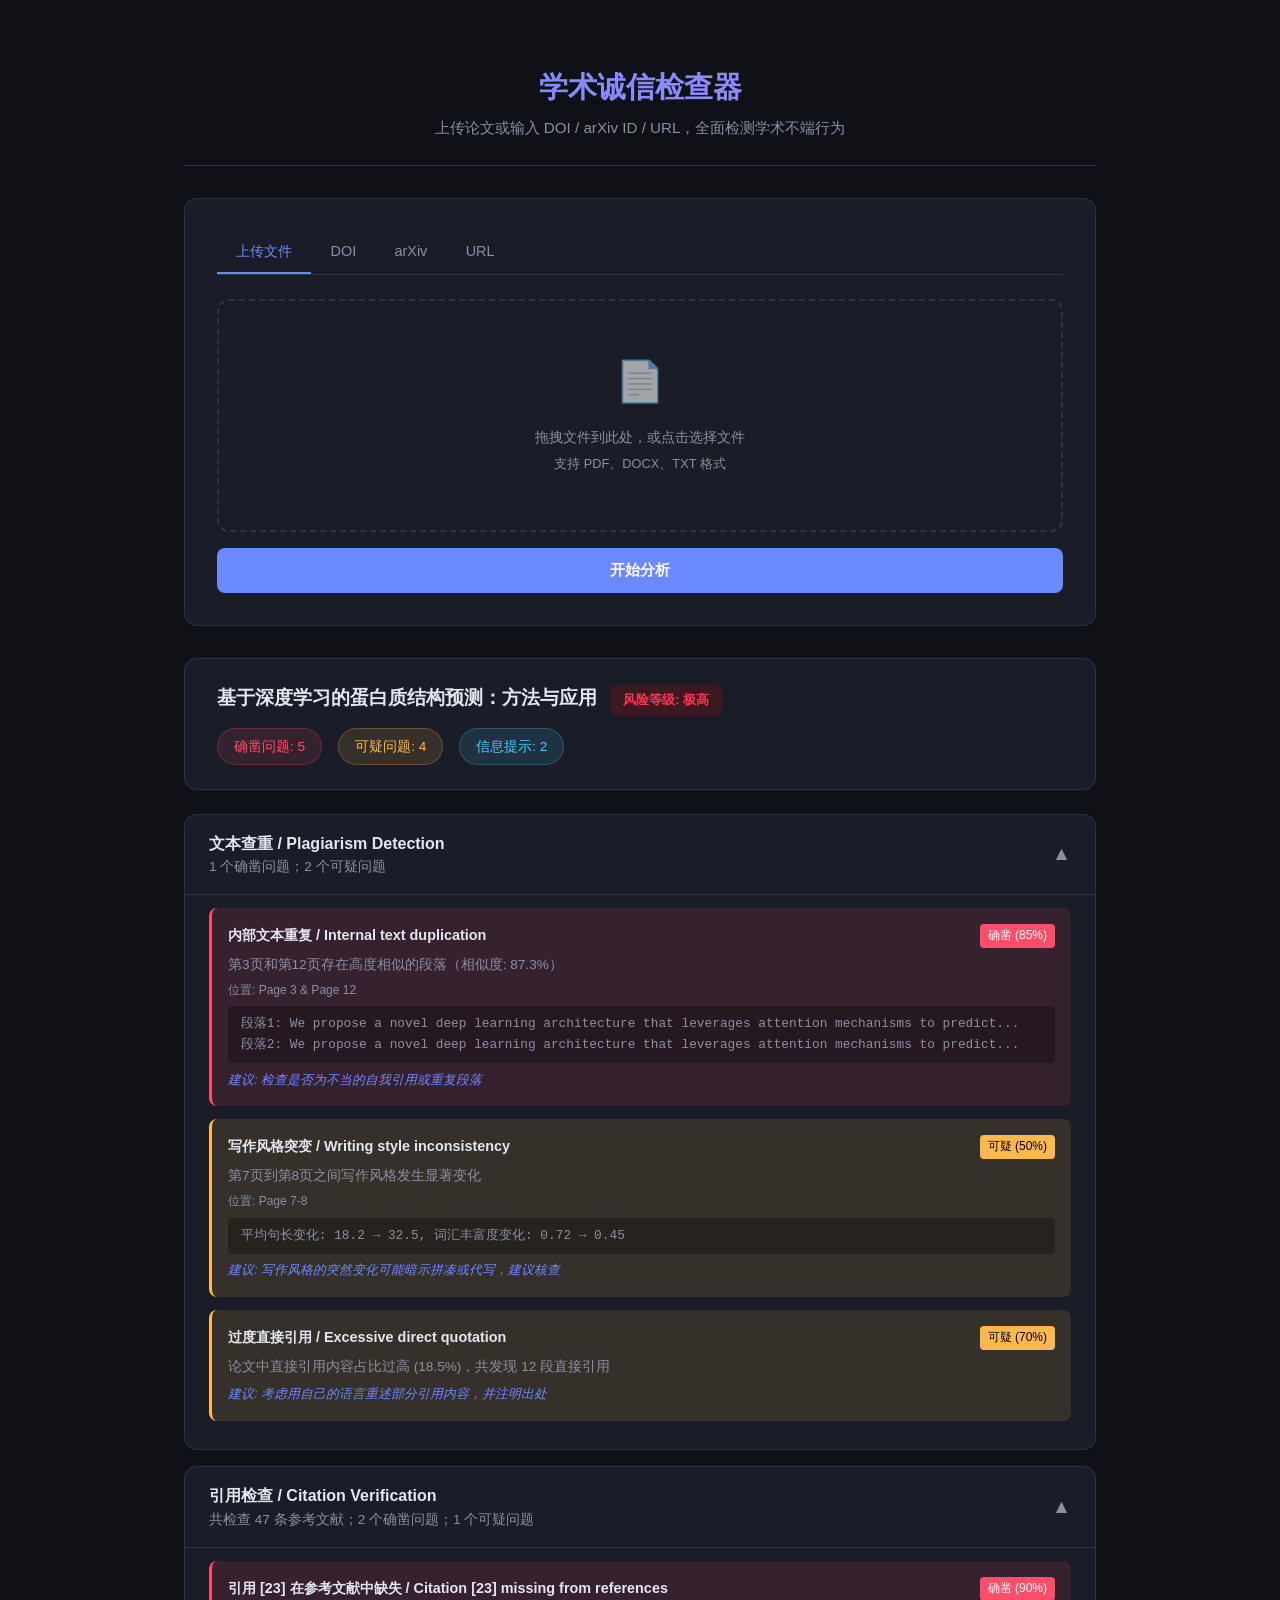
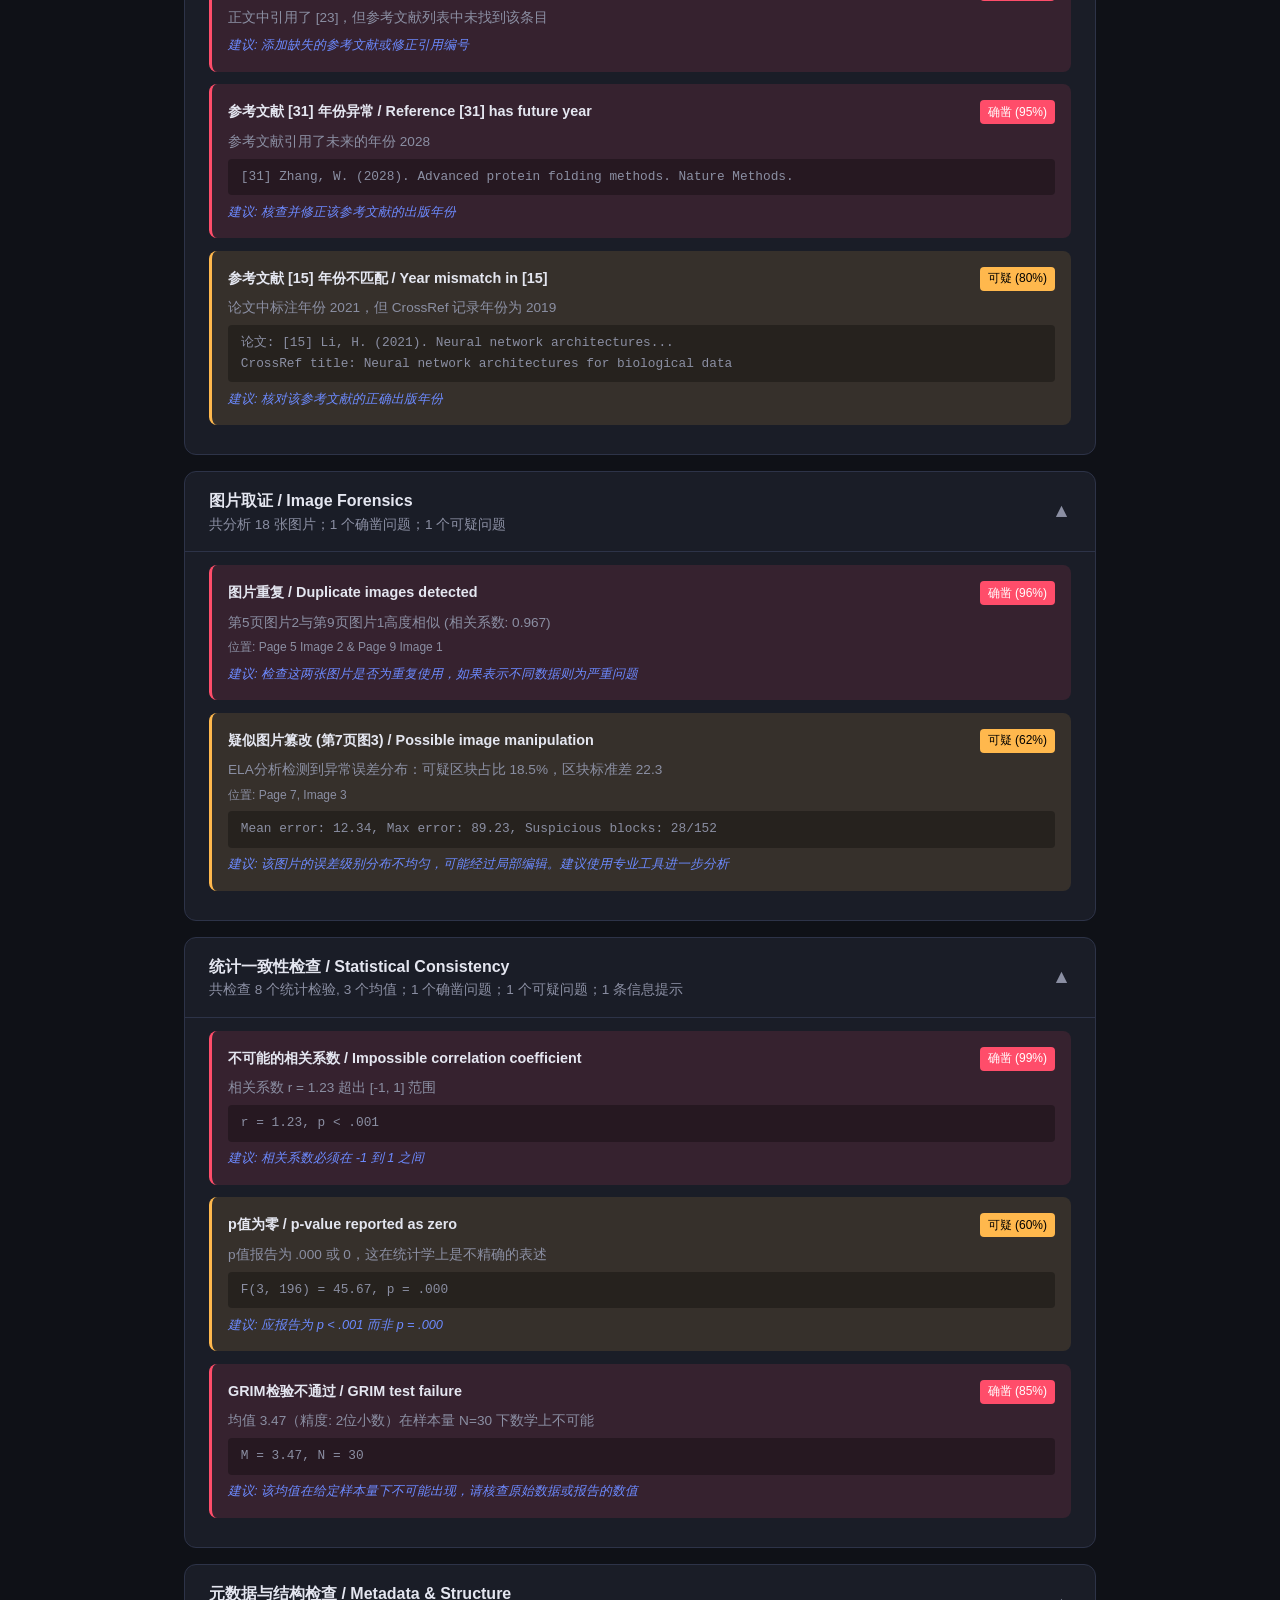
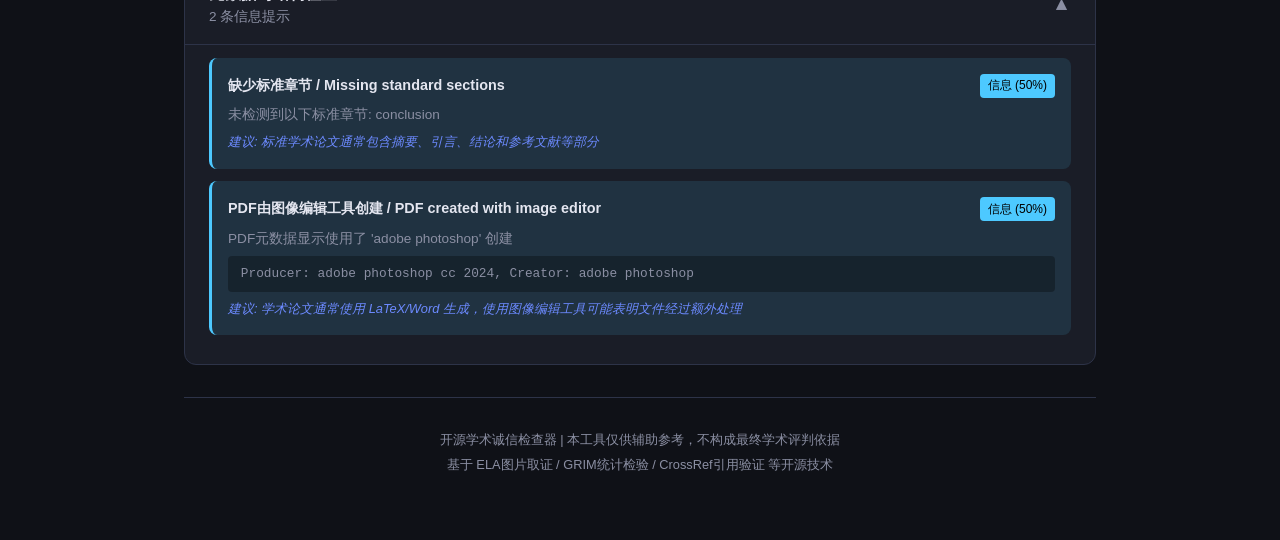
==== preview.html @ 5176ee57 "feat: 添加独立预览页面 preview.html，含模拟报告数据 https://claude.ai/code/session_012cmVzo5Lhg2S9fxQKuA52t" ====
<!DOCTYPE html>
<html lang="zh-CN">
<head>
    <meta charset="UTF-8">
    <meta name="viewport" content="width=device-width, initial-scale=1.0">
    <title>学术诚信检查器 - 预览</title>
    <style>
        :root {
            --bg: #0f1117;
            --bg-card: #1a1d27;
            --bg-input: #232733;
            --border: #2d3348;
            --text: #e4e6f0;
            --text-muted: #8b8fa3;
            --accent: #6c8aff;
            --accent-hover: #8ba3ff;
            --confirmed: #ff4d6a;
            --confirmed-bg: rgba(255, 77, 106, 0.12);
            --suspicious: #ffb84d;
            --suspicious-bg: rgba(255, 184, 77, 0.12);
            --info: #4dc9ff;
            --info-bg: rgba(77, 201, 255, 0.12);
            --success: #4dff88;
            --success-bg: rgba(77, 255, 136, 0.08);
            --radius: 12px;
        }
        * { margin: 0; padding: 0; box-sizing: border-box; }
        body {
            font-family: -apple-system, BlinkMacSystemFont, 'Segoe UI', 'Inter', sans-serif;
            background: var(--bg);
            color: var(--text);
            line-height: 1.6;
            min-height: 100vh;
        }
        .container { max-width: 960px; margin: 0 auto; padding: 2rem 1.5rem; }
        header { text-align: center; padding: 2rem 0 1.5rem; border-bottom: 1px solid var(--border); margin-bottom: 2rem; }
        header h1 {
            font-size: 1.8rem; font-weight: 700; margin-bottom: 0.4rem;
            background: linear-gradient(135deg, var(--accent), #a78bfa);
            -webkit-background-clip: text; -webkit-text-fill-color: transparent; background-clip: text;
        }
        header p { color: var(--text-muted); font-size: 0.95rem; }
        .upload-section {
            background: var(--bg-card); border: 1px solid var(--border);
            border-radius: var(--radius); padding: 2rem; margin-bottom: 2rem;
        }
        .tabs { display: flex; gap: 0; margin-bottom: 1.5rem; border-bottom: 1px solid var(--border); }
        .tab {
            padding: 0.7rem 1.2rem; background: none; border: none; color: var(--text-muted);
            cursor: pointer; font-size: 0.9rem; border-bottom: 2px solid transparent; transition: all 0.2s;
        }
        .tab:hover { color: var(--text); }
        .tab.active { color: var(--accent); border-bottom-color: var(--accent); }
        .tab-content { display: none; }
        .tab-content.active { display: block; }
        .drop-zone {
            border: 2px dashed var(--border); border-radius: var(--radius);
            padding: 3rem 2rem; text-align: center; cursor: pointer; transition: all 0.3s;
        }
        .drop-zone:hover { border-color: var(--accent); background: rgba(108, 138, 255, 0.05); }
        .drop-zone .icon { font-size: 2.5rem; margin-bottom: 0.8rem; opacity: 0.6; }
        .drop-zone p { color: var(--text-muted); font-size: 0.9rem; }
        .drop-zone .file-name { color: var(--accent); font-weight: 500; margin-top: 0.5rem; }
        .input-group { display: flex; gap: 0.8rem; margin-top: 0.5rem; }
        .input-group input {
            flex: 1; padding: 0.75rem 1rem; background: var(--bg-input);
            border: 1px solid var(--border); border-radius: 8px; color: var(--text);
            font-size: 0.95rem; outline: none; transition: border-color 0.2s;
        }
        .input-group input:focus { border-color: var(--accent); }
        .input-group input::placeholder { color: var(--text-muted); }
        .label { display: block; color: var(--text-muted); font-size: 0.85rem; margin-bottom: 0.4rem; }
        .btn {
            padding: 0.75rem 2rem; background: var(--accent); color: #fff; border: none;
            border-radius: 8px; font-size: 0.95rem; font-weight: 600; cursor: pointer;
            transition: all 0.2s; display: inline-flex; align-items: center; gap: 0.5rem;
        }
        .btn:hover { background: var(--accent-hover); transform: translateY(-1px); }
        .btn-block { width: 100%; justify-content: center; margin-top: 1rem; }
        .report-header {
            background: var(--bg-card); border: 1px solid var(--border);
            border-radius: var(--radius); padding: 1.5rem 2rem; margin-bottom: 1.5rem;
        }
        .report-title { font-size: 1.2rem; font-weight: 600; margin-bottom: 0.8rem; }
        .stats-row { display: flex; gap: 1rem; flex-wrap: wrap; }
        .stat-badge {
            padding: 0.4rem 1rem; border-radius: 20px; font-size: 0.85rem; font-weight: 500;
        }
        .stat-badge.confirmed { background: var(--confirmed-bg); color: var(--confirmed); border: 1px solid rgba(255,77,106,0.25); }
        .stat-badge.suspicious { background: var(--suspicious-bg); color: var(--suspicious); border: 1px solid rgba(255,184,77,0.25); }
        .stat-badge.info { background: var(--info-bg); color: var(--info); border: 1px solid rgba(77,201,255,0.25); }
        .risk-indicator {
            display: inline-block; padding: 0.3rem 0.8rem; border-radius: 6px;
            font-size: 0.8rem; font-weight: 600; text-transform: uppercase; margin-left: 0.5rem;
        }
        .risk-low { background: var(--success-bg); color: var(--success); }
        .risk-medium { background: var(--suspicious-bg); color: var(--suspicious); }
        .risk-high { background: var(--confirmed-bg); color: var(--confirmed); }
        .risk-critical { background: rgba(255,0,0,0.15); color: #ff3355; }
        .module-card {
            background: var(--bg-card); border: 1px solid var(--border);
            border-radius: var(--radius); margin-bottom: 1rem; overflow: hidden;
        }
        .module-header {
            padding: 1rem 1.5rem; display: flex; justify-content: space-between;
            align-items: center; cursor: pointer; transition: background 0.2s;
        }
        .module-header:hover { background: rgba(255,255,255,0.02); }
        .module-name { font-weight: 600; font-size: 1rem; }
        .module-summary { color: var(--text-muted); font-size: 0.85rem; }
        .module-toggle { color: var(--text-muted); font-size: 1.2rem; transition: transform 0.3s; }
        .module-toggle.open { transform: rotate(180deg); }
        .module-body { display: none; padding: 0 1.5rem 1rem; border-top: 1px solid var(--border); }
        .module-body.open { display: block; }
        .issue {
            padding: 1rem; margin: 0.8rem 0; border-radius: 8px; border-left: 3px solid;
        }
        .issue.confirmed { background: var(--confirmed-bg); border-left-color: var(--confirmed); }
        .issue.suspicious { background: var(--suspicious-bg); border-left-color: var(--suspicious); }
        .issue.info { background: var(--info-bg); border-left-color: var(--info); }
        .issue-header {
            display: flex; justify-content: space-between; align-items: flex-start; margin-bottom: 0.4rem;
        }
        .issue-title { font-weight: 600; font-size: 0.9rem; }
        .issue-severity {
            font-size: 0.75rem; padding: 0.15rem 0.5rem; border-radius: 4px;
            font-weight: 500; white-space: nowrap;
        }
        .issue-severity.confirmed { background: var(--confirmed); color: #fff; }
        .issue-severity.suspicious { background: var(--suspicious); color: #000; }
        .issue-severity.info { background: var(--info); color: #000; }
        .issue-desc { font-size: 0.85rem; color: var(--text-muted); margin-bottom: 0.3rem; }
        .issue-evidence {
            font-size: 0.8rem; background: rgba(0,0,0,0.3); padding: 0.5rem 0.8rem;
            border-radius: 4px; margin-top: 0.4rem; font-family: 'SF Mono', 'Fira Code', monospace;
            white-space: pre-wrap; word-break: break-all; color: var(--text-muted);
        }
        .issue-suggestion { font-size: 0.8rem; color: var(--accent); margin-top: 0.4rem; font-style: italic; }
        .issue-location { font-size: 0.75rem; color: var(--text-muted); margin-top: 0.2rem; }
        .no-issues { padding: 1.5rem; text-align: center; color: var(--success); font-size: 0.9rem; }
        footer {
            text-align: center; padding: 2rem 0; color: var(--text-muted);
            font-size: 0.8rem; border-top: 1px solid var(--border); margin-top: 2rem;
        }
        @media (max-width: 640px) {
            .container { padding: 1rem; }
            header h1 { font-size: 1.4rem; }
            .tabs { overflow-x: auto; }
            .tab { font-size: 0.8rem; padding: 0.5rem 0.8rem; white-space: nowrap; }
            .stats-row { flex-direction: column; gap: 0.5rem; }
            .input-group { flex-direction: column; }
            .issue-header { flex-direction: column; gap: 0.3rem; }
        }
    </style>
</head>
<body>
    <div class="container">
        <header>
            <h1>学术诚信检查器</h1>
            <p>上传论文或输入 DOI / arXiv ID / URL，全面检测学术不端行为</p>
        </header>

        <!-- 上传区域 -->
        <div class="upload-section">
            <div class="tabs">
                <button class="tab active" data-tab="upload" onclick="switchTab('upload')">上传文件</button>
                <button class="tab" data-tab="doi" onclick="switchTab('doi')">DOI</button>
                <button class="tab" data-tab="arxiv" onclick="switchTab('arxiv')">arXiv</button>
                <button class="tab" data-tab="url" onclick="switchTab('url')">URL</button>
            </div>

            <form id="analyzeForm">
                <div class="tab-content active" id="tab-upload">
                    <div class="drop-zone" id="dropZone" onclick="document.getElementById('fileInput').click()">
                        <div class="icon">&#128196;</div>
                        <p>拖拽文件到此处，或点击选择文件</p>
                        <p style="font-size: 0.8rem; margin-top: 0.3rem;">支持 PDF、DOCX、TXT 格式</p>
                        <div class="file-name" id="fileName"></div>
                    </div>
                    <input type="file" id="fileInput" accept=".pdf,.docx,.doc,.txt" style="display:none">
                </div>
                <div class="tab-content" id="tab-doi">
                    <label class="label">输入 DOI 标识符</label>
                    <div class="input-group">
                        <input type="text" placeholder="例: 10.1038/s41586-023-06600-9">
                    </div>
                </div>
                <div class="tab-content" id="tab-arxiv">
                    <label class="label">输入 arXiv ID</label>
                    <div class="input-group">
                        <input type="text" placeholder="例: 2301.07041">
                    </div>
                </div>
                <div class="tab-content" id="tab-url">
                    <label class="label">输入论文 PDF 的直接链接</label>
                    <div class="input-group">
                        <input type="text" placeholder="例: https://example.com/paper.pdf">
                    </div>
                </div>
                <button type="button" class="btn btn-block" onclick="showMockReport()">开始分析</button>
            </form>
        </div>

        <!-- 报告区域 -->
        <div id="reportArea"></div>

        <footer>
            <p>开源学术诚信检查器 | 本工具仅供辅助参考，不构成最终学术评判依据</p>
            <p style="margin-top: 0.3rem;">基于 ELA图片取证 / GRIM统计检验 / CrossRef引用验证 等开源技术</p>
        </footer>
    </div>

    <script>
    function switchTab(name) {
        document.querySelectorAll('.tab').forEach(t => t.classList.remove('active'));
        document.querySelectorAll('.tab-content').forEach(c => c.classList.remove('active'));
        document.querySelector(`.tab[data-tab="${name}"]`).classList.add('active');
        document.getElementById(`tab-${name}`).classList.add('active');
    }

    function toggleModule(idx) {
        const body = document.getElementById(`mod-body-${idx}`);
        const toggle = document.getElementById(`mod-toggle-${idx}`);
        body.classList.toggle('open');
        toggle.classList.toggle('open');
    }

    const mockReport = {
        paper_title: "基于深度学习的蛋白质结构预测：方法与应用",
        paper_source: "protein_prediction_2024.pdf",
        overall_risk: "critical",
        total_confirmed: 5,
        total_suspicious: 4,
        total_info: 2,
        module_results: [
            {
                module_name: "文本查重 / Plagiarism Detection",
                summary: "1 个确凿问题；2 个可疑问题",
                issues: [
                    {
                        severity: "confirmed", confidence: 0.85,
                        title: "内部文本重复 / Internal text duplication",
                        description: "第3页和第12页存在高度相似的段落（相似度: 87.3%）",
                        location: "Page 3 & Page 12",
                        evidence: "段落1: We propose a novel deep learning architecture that leverages attention mechanisms to predict...\n段落2: We propose a novel deep learning architecture that leverages attention mechanisms to predict...",
                        suggestion: "检查是否为不当的自我引用或重复段落"
                    },
                    {
                        severity: "suspicious", confidence: 0.50,
                        title: "写作风格突变 / Writing style inconsistency",
                        description: "第7页到第8页之间写作风格发生显著变化",
                        location: "Page 7-8",
                        evidence: "平均句长变化: 18.2 → 32.5, 词汇丰富度变化: 0.72 → 0.45",
                        suggestion: "写作风格的突然变化可能暗示拼凑或代写，建议核查"
                    },
                    {
                        severity: "suspicious", confidence: 0.70,
                        title: "过度直接引用 / Excessive direct quotation",
                        description: "论文中直接引用内容占比过高 (18.5%)，共发现 12 段直接引用",
                        suggestion: "考虑用自己的语言重述部分引用内容，并注明出处"
                    }
                ]
            },
            {
                module_name: "引用检查 / Citation Verification",
                summary: "共检查 47 条参考文献；2 个确凿问题；1 个可疑问题",
                issues: [
                    {
                        severity: "confirmed", confidence: 0.90,
                        title: "引用 [23] 在参考文献中缺失 / Citation [23] missing from references",
                        description: "正文中引用了 [23]，但参考文献列表中未找到该条目",
                        suggestion: "添加缺失的参考文献或修正引用编号"
                    },
                    {
                        severity: "confirmed", confidence: 0.95,
                        title: "参考文献 [31] 年份异常 / Reference [31] has future year",
                        description: "参考文献引用了未来的年份 2028",
                        evidence: "[31] Zhang, W. (2028). Advanced protein folding methods. Nature Methods.",
                        suggestion: "核查并修正该参考文献的出版年份"
                    },
                    {
                        severity: "suspicious", confidence: 0.80,
                        title: "参考文献 [15] 年份不匹配 / Year mismatch in [15]",
                        description: "论文中标注年份 2021，但 CrossRef 记录年份为 2019",
                        evidence: "论文: [15] Li, H. (2021). Neural network architectures...\nCrossRef title: Neural network architectures for biological data",
                        suggestion: "核对该参考文献的正确出版年份"
                    }
                ]
            },
            {
                module_name: "图片取证 / Image Forensics",
                summary: "共分析 18 张图片；1 个确凿问题；1 个可疑问题",
                issues: [
                    {
                        severity: "confirmed", confidence: 0.96,
                        title: "图片重复 / Duplicate images detected",
                        description: "第5页图片2与第9页图片1高度相似 (相关系数: 0.967)",
                        location: "Page 5 Image 2 & Page 9 Image 1",
                        suggestion: "检查这两张图片是否为重复使用，如果表示不同数据则为严重问题"
                    },
                    {
                        severity: "suspicious", confidence: 0.62,
                        title: "疑似图片篡改 (第7页图3) / Possible image manipulation",
                        description: "ELA分析检测到异常误差分布：可疑区块占比 18.5%，区块标准差 22.3",
                        location: "Page 7, Image 3",
                        evidence: "Mean error: 12.34, Max error: 89.23, Suspicious blocks: 28/152",
                        suggestion: "该图片的误差级别分布不均匀，可能经过局部编辑。建议使用专业工具进一步分析"
                    }
                ]
            },
            {
                module_name: "统计一致性检查 / Statistical Consistency",
                summary: "共检查 8 个统计检验, 3 个均值；1 个确凿问题；1 个可疑问题；1 条信息提示",
                issues: [
                    {
                        severity: "confirmed", confidence: 0.99,
                        title: "不可能的相关系数 / Impossible correlation coefficient",
                        description: "相关系数 r = 1.23 超出 [-1, 1] 范围",
                        evidence: "r = 1.23, p < .001",
                        suggestion: "相关系数必须在 -1 到 1 之间"
                    },
                    {
                        severity: "suspicious", confidence: 0.60,
                        title: "p值为零 / p-value reported as zero",
                        description: "p值报告为 .000 或 0，这在统计学上是不精确的表述",
                        evidence: "F(3, 196) = 45.67, p = .000",
                        suggestion: "应报告为 p < .001 而非 p = .000"
                    },
                    {
                        severity: "confirmed", confidence: 0.85,
                        title: "GRIM检验不通过 / GRIM test failure",
                        description: "均值 3.47（精度: 2位小数）在样本量 N=30 下数学上不可能",
                        evidence: "M = 3.47, N = 30",
                        suggestion: "该均值在给定样本量下不可能出现，请核查原始数据或报告的数值"
                    }
                ]
            },
            {
                module_name: "元数据与结构检查 / Metadata & Structure",
                summary: "2 条信息提示",
                issues: [
                    {
                        severity: "info", confidence: 0.50,
                        title: "缺少标准章节 / Missing standard sections",
                        description: "未检测到以下标准章节: conclusion",
                        suggestion: "标准学术论文通常包含摘要、引言、结论和参考文献等部分"
                    },
                    {
                        severity: "info", confidence: 0.50,
                        title: "PDF由图像编辑工具创建 / PDF created with image editor",
                        description: "PDF元数据显示使用了 'adobe photoshop' 创建",
                        evidence: "Producer: adobe photoshop cc 2024, Creator: adobe photoshop",
                        suggestion: "学术论文通常使用 LaTeX/Word 生成，使用图像编辑工具可能表明文件经过额外处理"
                    }
                ]
            }
        ]
    };

    function showMockReport() {
        const r = mockReport;
        const sevLabel = { confirmed: '确凿', suspicious: '可疑', info: '信息' };

        let html = `
        <div class="report-header">
            <div class="report-title">
                ${r.paper_title}
                <span class="risk-indicator risk-${r.overall_risk}">风险等级: ${{low:'低',medium:'中',high:'高',critical:'极高'}[r.overall_risk]}</span>
            </div>
            <div class="stats-row">
                <span class="stat-badge confirmed">确凿问题: ${r.total_confirmed}</span>
                <span class="stat-badge suspicious">可疑问题: ${r.total_suspicious}</span>
                <span class="stat-badge info">信息提示: ${r.total_info}</span>
            </div>
        </div>`;

        r.module_results.forEach((mod, idx) => {
            const hasIssues = mod.issues.length > 0;
            html += `
            <div class="module-card">
                <div class="module-header" onclick="toggleModule(${idx})">
                    <div>
                        <div class="module-name">${mod.module_name}</div>
                        <div class="module-summary">${mod.summary}</div>
                    </div>
                    <span class="module-toggle ${hasIssues?'open':''}" id="mod-toggle-${idx}">&#9660;</span>
                </div>
                <div class="module-body ${hasIssues?'open':''}" id="mod-body-${idx}">
                    ${hasIssues ? mod.issues.map(iss => `
                        <div class="issue ${iss.severity}">
                            <div class="issue-header">
                                <div class="issue-title">${iss.title}</div>
                                <span class="issue-severity ${iss.severity}">${sevLabel[iss.severity]} (${(iss.confidence*100).toFixed(0)}%)</span>
                            </div>
                            <div class="issue-desc">${iss.description}</div>
                            ${iss.location ? `<div class="issue-location">位置: ${iss.location}</div>` : ''}
                            ${iss.evidence ? `<div class="issue-evidence">${iss.evidence}</div>` : ''}
                            ${iss.suggestion ? `<div class="issue-suggestion">建议: ${iss.suggestion}</div>` : ''}
                        </div>
                    `).join('') : '<div class="no-issues">&#10003; 未发现问题</div>'}
                </div>
            </div>`;
        });

        document.getElementById('reportArea').innerHTML = html;
    }

    // 页面加载后自动展示模拟报告
    window.addEventListener('load', () => {
        setTimeout(showMockReport, 300);
    });
    </script>
</body>
</html>
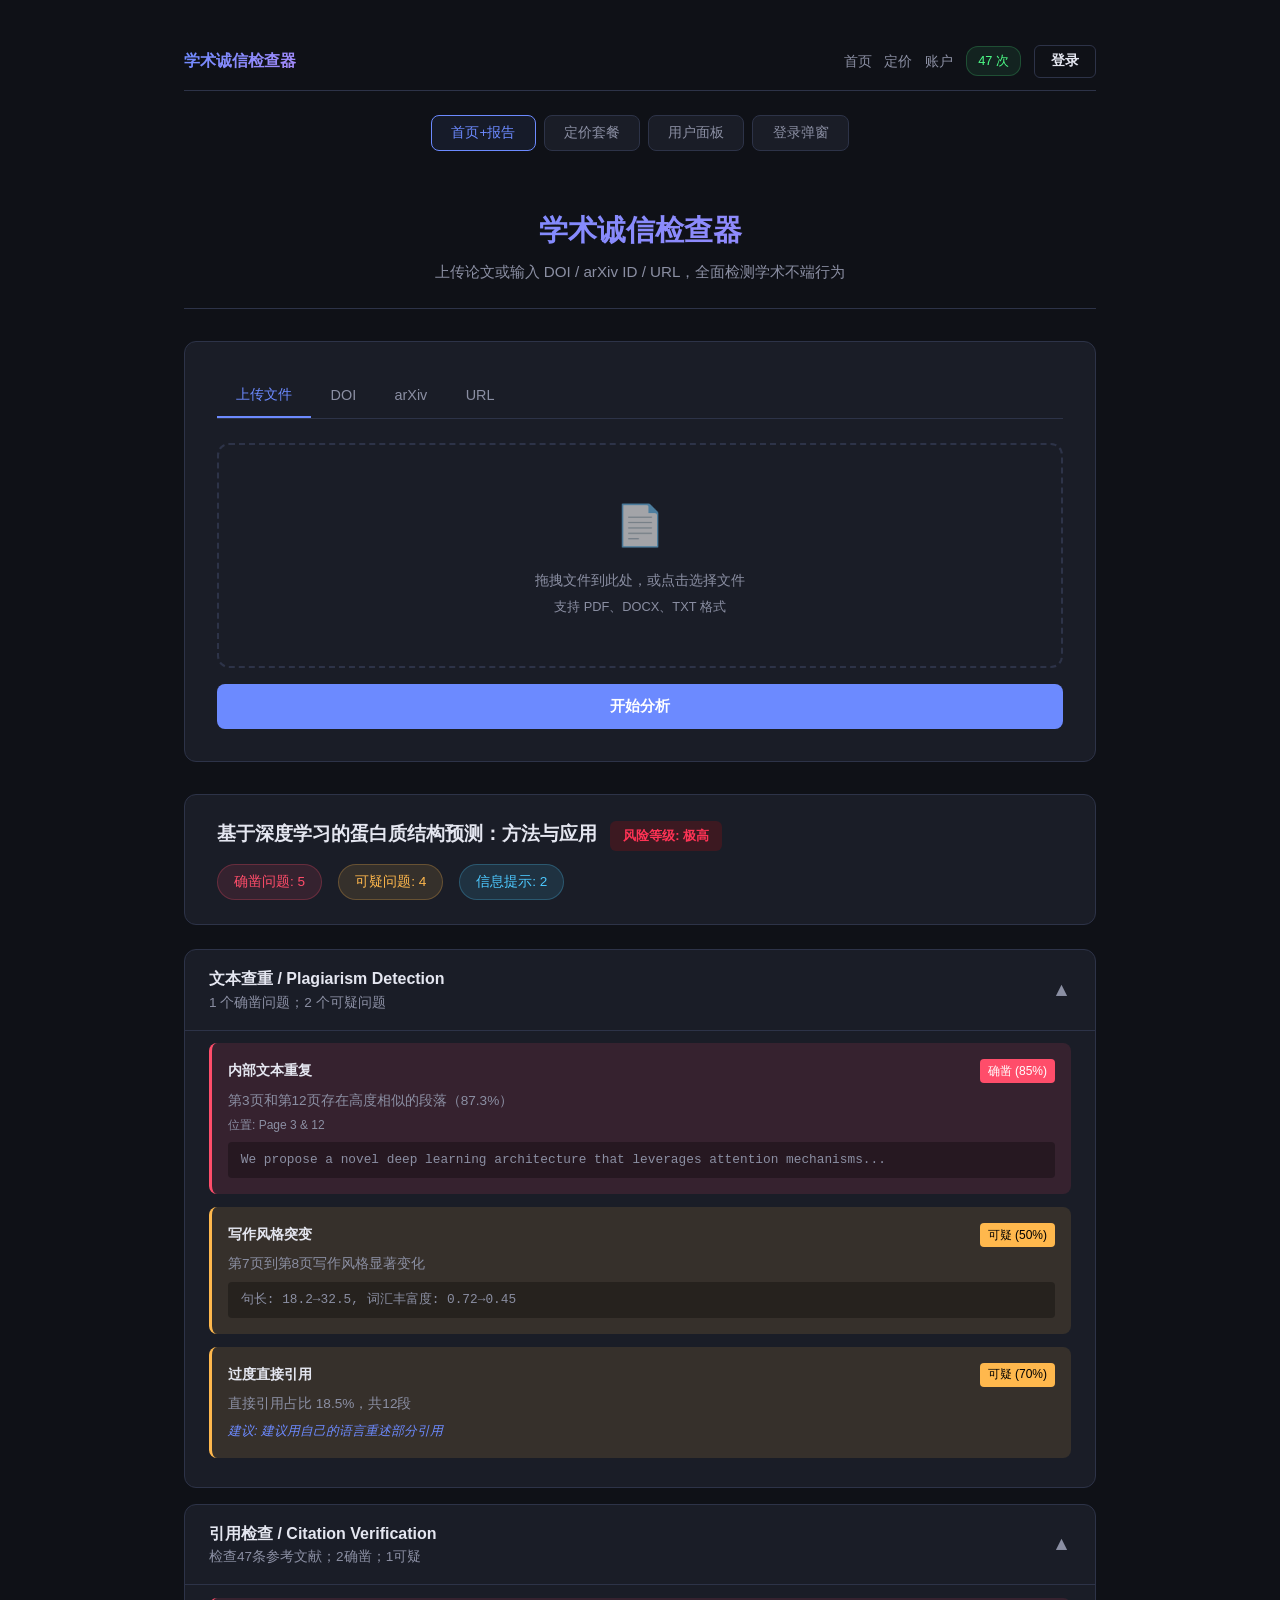
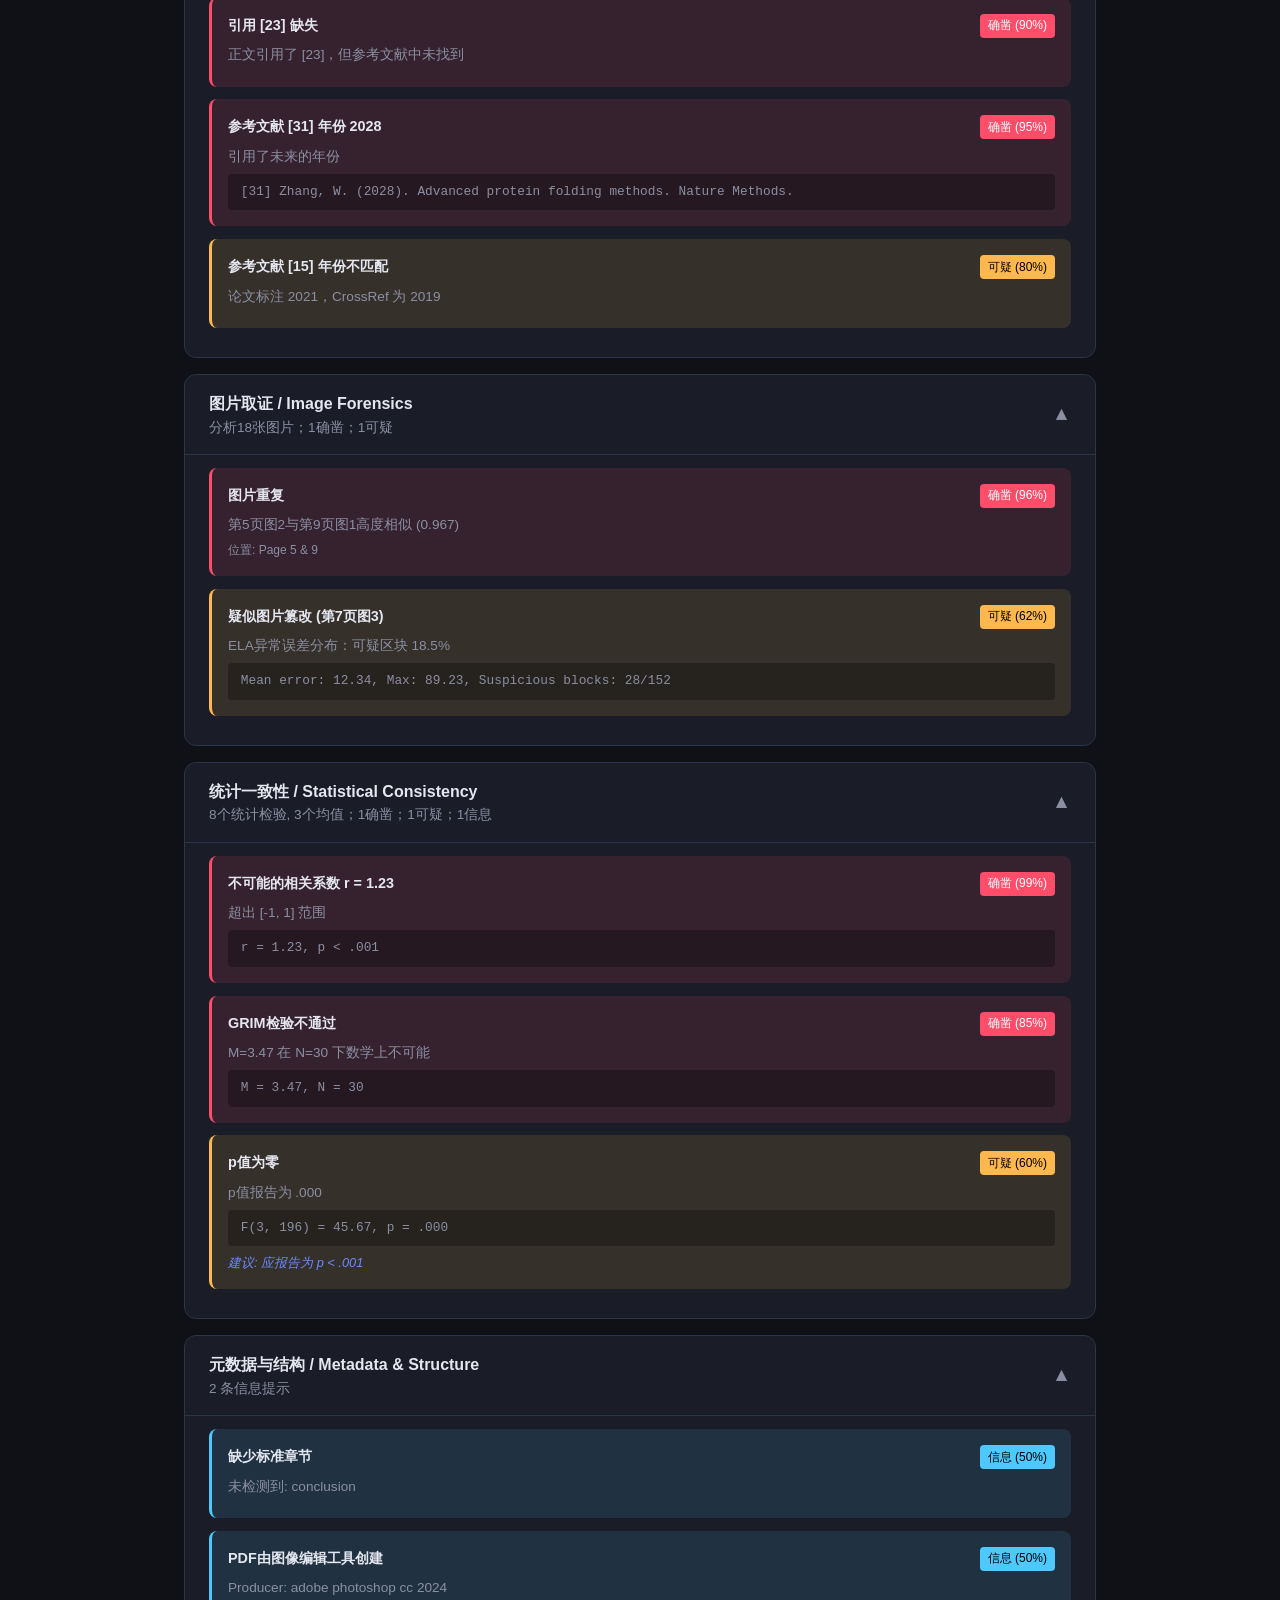
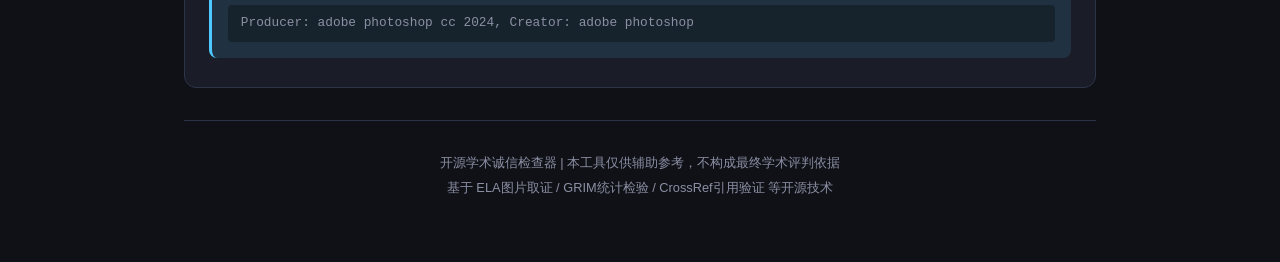
==== commit 5fba4c63: "feat: 添加用户登录注册、Stripe支付、推广返佣系统 - 新增 app/database.py: SQLAlchemy + SQLite 数据模型 (User, Payment, Referr" ====
--- a/preview.html
+++ b/preview.html
@@ -3,108 +3,67 @@
 <head>
     <meta charset="UTF-8">
     <meta name="viewport" content="width=device-width, initial-scale=1.0">
-    <title>学术诚信检查器 - 预览</title>
+    <title>学术诚信检查器 - 完整预览</title>
     <style>
         :root {
-            --bg: #0f1117;
-            --bg-card: #1a1d27;
-            --bg-input: #232733;
-            --border: #2d3348;
-            --text: #e4e6f0;
-            --text-muted: #8b8fa3;
-            --accent: #6c8aff;
-            --accent-hover: #8ba3ff;
-            --confirmed: #ff4d6a;
-            --confirmed-bg: rgba(255, 77, 106, 0.12);
-            --suspicious: #ffb84d;
-            --suspicious-bg: rgba(255, 184, 77, 0.12);
-            --info: #4dc9ff;
-            --info-bg: rgba(77, 201, 255, 0.12);
-            --success: #4dff88;
-            --success-bg: rgba(77, 255, 136, 0.08);
-            --radius: 12px;
+            --bg: #0f1117; --bg-card: #1a1d27; --bg-input: #232733;
+            --border: #2d3348; --text: #e4e6f0; --text-muted: #8b8fa3;
+            --accent: #6c8aff; --accent-hover: #8ba3ff;
+            --confirmed: #ff4d6a; --confirmed-bg: rgba(255,77,106,0.12);
+            --suspicious: #ffb84d; --suspicious-bg: rgba(255,184,77,0.12);
+            --info: #4dc9ff; --info-bg: rgba(77,201,255,0.12);
+            --success: #4dff88; --success-bg: rgba(77,255,136,0.08);
+            --radius: 12px; --shadow: 0 4px 24px rgba(0,0,0,0.3);
         }
         * { margin: 0; padding: 0; box-sizing: border-box; }
-        body {
-            font-family: -apple-system, BlinkMacSystemFont, 'Segoe UI', 'Inter', sans-serif;
-            background: var(--bg);
-            color: var(--text);
-            line-height: 1.6;
-            min-height: 100vh;
-        }
+        body { font-family: -apple-system, BlinkMacSystemFont, 'Segoe UI', 'Inter', sans-serif; background: var(--bg); color: var(--text); line-height: 1.6; min-height: 100vh; }
         .container { max-width: 960px; margin: 0 auto; padding: 2rem 1.5rem; }
+        .topnav { display: flex; justify-content: space-between; align-items: center; padding: 0.8rem 0; border-bottom: 1px solid var(--border); margin-bottom: 1.5rem; }
+        .topnav-brand { font-size: 1rem; font-weight: 700; cursor: pointer; background: linear-gradient(135deg, var(--accent), #a78bfa); -webkit-background-clip: text; -webkit-text-fill-color: transparent; background-clip: text; }
+        .topnav-links { display: flex; align-items: center; gap: 0.8rem; }
+        .topnav-links a { color: var(--text-muted); text-decoration: none; font-size: 0.9rem; cursor: pointer; }
+        .topnav-links a:hover { color: var(--text); }
+        .nav-credits { font-size: 0.8rem; padding: 0.25rem 0.7rem; border-radius: 12px; background: var(--success-bg); color: var(--success); border: 1px solid rgba(77,255,136,0.2); }
         header { text-align: center; padding: 2rem 0 1.5rem; border-bottom: 1px solid var(--border); margin-bottom: 2rem; }
-        header h1 {
-            font-size: 1.8rem; font-weight: 700; margin-bottom: 0.4rem;
-            background: linear-gradient(135deg, var(--accent), #a78bfa);
-            -webkit-background-clip: text; -webkit-text-fill-color: transparent; background-clip: text;
-        }
+        header h1 { font-size: 1.8rem; font-weight: 700; margin-bottom: 0.4rem; background: linear-gradient(135deg, var(--accent), #a78bfa); -webkit-background-clip: text; -webkit-text-fill-color: transparent; background-clip: text; }
         header p { color: var(--text-muted); font-size: 0.95rem; }
-        .upload-section {
-            background: var(--bg-card); border: 1px solid var(--border);
-            border-radius: var(--radius); padding: 2rem; margin-bottom: 2rem;
-        }
+        .btn { padding: 0.75rem 2rem; background: var(--accent); color: #fff; border: none; border-radius: 8px; font-size: 0.95rem; font-weight: 600; cursor: pointer; transition: all 0.2s; display: inline-flex; align-items: center; gap: 0.5rem; }
+        .btn:hover { background: var(--accent-hover); transform: translateY(-1px); }
+        .btn-block { width: 100%; justify-content: center; margin-top: 1rem; }
+        .btn-sm { padding: 0.4rem 1rem; font-size: 0.85rem; border-radius: 6px; }
+        .btn-outline { background: transparent; border: 1px solid var(--border); color: var(--text); }
+        .btn-outline:hover { border-color: var(--accent); color: var(--accent); background: transparent; }
+        .btn-ghost { background: transparent; color: var(--text-muted); padding: 0.4rem 0.8rem; }
+        .upload-section { background: var(--bg-card); border: 1px solid var(--border); border-radius: var(--radius); padding: 2rem; margin-bottom: 2rem; }
         .tabs { display: flex; gap: 0; margin-bottom: 1.5rem; border-bottom: 1px solid var(--border); }
-        .tab {
-            padding: 0.7rem 1.2rem; background: none; border: none; color: var(--text-muted);
-            cursor: pointer; font-size: 0.9rem; border-bottom: 2px solid transparent; transition: all 0.2s;
-        }
+        .tab { padding: 0.7rem 1.2rem; background: none; border: none; color: var(--text-muted); cursor: pointer; font-size: 0.9rem; border-bottom: 2px solid transparent; transition: all 0.2s; }
         .tab:hover { color: var(--text); }
         .tab.active { color: var(--accent); border-bottom-color: var(--accent); }
         .tab-content { display: none; }
         .tab-content.active { display: block; }
-        .drop-zone {
-            border: 2px dashed var(--border); border-radius: var(--radius);
-            padding: 3rem 2rem; text-align: center; cursor: pointer; transition: all 0.3s;
-        }
-        .drop-zone:hover { border-color: var(--accent); background: rgba(108, 138, 255, 0.05); }
+        .drop-zone { border: 2px dashed var(--border); border-radius: var(--radius); padding: 3rem 2rem; text-align: center; cursor: pointer; transition: all 0.3s; }
+        .drop-zone:hover { border-color: var(--accent); background: rgba(108,138,255,0.05); }
         .drop-zone .icon { font-size: 2.5rem; margin-bottom: 0.8rem; opacity: 0.6; }
         .drop-zone p { color: var(--text-muted); font-size: 0.9rem; }
-        .drop-zone .file-name { color: var(--accent); font-weight: 500; margin-top: 0.5rem; }
         .input-group { display: flex; gap: 0.8rem; margin-top: 0.5rem; }
-        .input-group input {
-            flex: 1; padding: 0.75rem 1rem; background: var(--bg-input);
-            border: 1px solid var(--border); border-radius: 8px; color: var(--text);
-            font-size: 0.95rem; outline: none; transition: border-color 0.2s;
-        }
-        .input-group input:focus { border-color: var(--accent); }
-        .input-group input::placeholder { color: var(--text-muted); }
+        .input-group input, .form-group input { flex: 1; padding: 0.75rem 1rem; background: var(--bg-input); border: 1px solid var(--border); border-radius: 8px; color: var(--text); font-size: 0.95rem; outline: none; }
+        .input-group input:focus, .form-group input:focus { border-color: var(--accent); }
+        .input-group input::placeholder, .form-group input::placeholder { color: var(--text-muted); }
         .label { display: block; color: var(--text-muted); font-size: 0.85rem; margin-bottom: 0.4rem; }
-        .btn {
-            padding: 0.75rem 2rem; background: var(--accent); color: #fff; border: none;
-            border-radius: 8px; font-size: 0.95rem; font-weight: 600; cursor: pointer;
-            transition: all 0.2s; display: inline-flex; align-items: center; gap: 0.5rem;
-        }
-        .btn:hover { background: var(--accent-hover); transform: translateY(-1px); }
-        .btn-block { width: 100%; justify-content: center; margin-top: 1rem; }
-        .report-header {
-            background: var(--bg-card); border: 1px solid var(--border);
-            border-radius: var(--radius); padding: 1.5rem 2rem; margin-bottom: 1.5rem;
-        }
+        .report-header { background: var(--bg-card); border: 1px solid var(--border); border-radius: var(--radius); padding: 1.5rem 2rem; margin-bottom: 1.5rem; }
         .report-title { font-size: 1.2rem; font-weight: 600; margin-bottom: 0.8rem; }
         .stats-row { display: flex; gap: 1rem; flex-wrap: wrap; }
-        .stat-badge {
-            padding: 0.4rem 1rem; border-radius: 20px; font-size: 0.85rem; font-weight: 500;
-        }
+        .stat-badge { padding: 0.4rem 1rem; border-radius: 20px; font-size: 0.85rem; font-weight: 500; }
         .stat-badge.confirmed { background: var(--confirmed-bg); color: var(--confirmed); border: 1px solid rgba(255,77,106,0.25); }
         .stat-badge.suspicious { background: var(--suspicious-bg); color: var(--suspicious); border: 1px solid rgba(255,184,77,0.25); }
         .stat-badge.info { background: var(--info-bg); color: var(--info); border: 1px solid rgba(77,201,255,0.25); }
-        .risk-indicator {
-            display: inline-block; padding: 0.3rem 0.8rem; border-radius: 6px;
-            font-size: 0.8rem; font-weight: 600; text-transform: uppercase; margin-left: 0.5rem;
-        }
+        .risk-indicator { display: inline-block; padding: 0.3rem 0.8rem; border-radius: 6px; font-size: 0.8rem; font-weight: 600; text-transform: uppercase; margin-left: 0.5rem; }
         .risk-low { background: var(--success-bg); color: var(--success); }
         .risk-medium { background: var(--suspicious-bg); color: var(--suspicious); }
         .risk-high { background: var(--confirmed-bg); color: var(--confirmed); }
         .risk-critical { background: rgba(255,0,0,0.15); color: #ff3355; }
-        .module-card {
-            background: var(--bg-card); border: 1px solid var(--border);
-            border-radius: var(--radius); margin-bottom: 1rem; overflow: hidden;
-        }
-        .module-header {
-            padding: 1rem 1.5rem; display: flex; justify-content: space-between;
-            align-items: center; cursor: pointer; transition: background 0.2s;
-        }
+        .module-card { background: var(--bg-card); border: 1px solid var(--border); border-radius: var(--radius); margin-bottom: 1rem; overflow: hidden; }
+        .module-header { padding: 1rem 1.5rem; display: flex; justify-content: space-between; align-items: center; cursor: pointer; transition: background 0.2s; }
         .module-header:hover { background: rgba(255,255,255,0.02); }
         .module-name { font-weight: 600; font-size: 1rem; }
         .module-summary { color: var(--text-muted); font-size: 0.85rem; }
@@ -112,303 +71,309 @@
         .module-toggle.open { transform: rotate(180deg); }
         .module-body { display: none; padding: 0 1.5rem 1rem; border-top: 1px solid var(--border); }
         .module-body.open { display: block; }
-        .issue {
-            padding: 1rem; margin: 0.8rem 0; border-radius: 8px; border-left: 3px solid;
-        }
+        .issue { padding: 1rem; margin: 0.8rem 0; border-radius: 8px; border-left: 3px solid; }
         .issue.confirmed { background: var(--confirmed-bg); border-left-color: var(--confirmed); }
         .issue.suspicious { background: var(--suspicious-bg); border-left-color: var(--suspicious); }
         .issue.info { background: var(--info-bg); border-left-color: var(--info); }
-        .issue-header {
-            display: flex; justify-content: space-between; align-items: flex-start; margin-bottom: 0.4rem;
-        }
+        .issue-header { display: flex; justify-content: space-between; align-items: flex-start; margin-bottom: 0.4rem; }
         .issue-title { font-weight: 600; font-size: 0.9rem; }
-        .issue-severity {
-            font-size: 0.75rem; padding: 0.15rem 0.5rem; border-radius: 4px;
-            font-weight: 500; white-space: nowrap;
-        }
+        .issue-severity { font-size: 0.75rem; padding: 0.15rem 0.5rem; border-radius: 4px; font-weight: 500; white-space: nowrap; }
         .issue-severity.confirmed { background: var(--confirmed); color: #fff; }
         .issue-severity.suspicious { background: var(--suspicious); color: #000; }
         .issue-severity.info { background: var(--info); color: #000; }
         .issue-desc { font-size: 0.85rem; color: var(--text-muted); margin-bottom: 0.3rem; }
-        .issue-evidence {
-            font-size: 0.8rem; background: rgba(0,0,0,0.3); padding: 0.5rem 0.8rem;
-            border-radius: 4px; margin-top: 0.4rem; font-family: 'SF Mono', 'Fira Code', monospace;
-            white-space: pre-wrap; word-break: break-all; color: var(--text-muted);
-        }
+        .issue-evidence { font-size: 0.8rem; background: rgba(0,0,0,0.3); padding: 0.5rem 0.8rem; border-radius: 4px; margin-top: 0.4rem; font-family: monospace; white-space: pre-wrap; word-break: break-all; color: var(--text-muted); }
         .issue-suggestion { font-size: 0.8rem; color: var(--accent); margin-top: 0.4rem; font-style: italic; }
         .issue-location { font-size: 0.75rem; color: var(--text-muted); margin-top: 0.2rem; }
         .no-issues { padding: 1.5rem; text-align: center; color: var(--success); font-size: 0.9rem; }
-        footer {
-            text-align: center; padding: 2rem 0; color: var(--text-muted);
-            font-size: 0.8rem; border-top: 1px solid var(--border); margin-top: 2rem;
-        }
-        @media (max-width: 640px) {
-            .container { padding: 1rem; }
-            header h1 { font-size: 1.4rem; }
-            .tabs { overflow-x: auto; }
-            .tab { font-size: 0.8rem; padding: 0.5rem 0.8rem; white-space: nowrap; }
-            .stats-row { flex-direction: column; gap: 0.5rem; }
-            .input-group { flex-direction: column; }
-            .issue-header { flex-direction: column; gap: 0.3rem; }
-        }
+        /* Modal */
+        .modal-overlay { display: none; position: fixed; inset: 0; background: rgba(0,0,0,0.7); z-index: 1000; justify-content: center; align-items: center; backdrop-filter: blur(4px); }
+        .modal-overlay.active { display: flex; }
+        .modal { background: var(--bg-card); border: 1px solid var(--border); border-radius: var(--radius); padding: 2rem; width: 100%; max-width: 420px; position: relative; box-shadow: var(--shadow); animation: modalIn 0.2s ease-out; }
+        @keyframes modalIn { from { opacity: 0; transform: translateY(-20px) scale(0.95); } to { opacity: 1; transform: translateY(0) scale(1); } }
+        .modal-close { position: absolute; top: 0.8rem; right: 1rem; background: none; border: none; color: var(--text-muted); font-size: 1.5rem; cursor: pointer; }
+        .modal-tabs { display: flex; border-bottom: 1px solid var(--border); margin-bottom: 1.5rem; }
+        .modal-tab { flex: 1; padding: 0.6rem; background: none; border: none; color: var(--text-muted); font-size: 0.95rem; cursor: pointer; border-bottom: 2px solid transparent; }
+        .modal-tab.active { color: var(--accent); border-bottom-color: var(--accent); }
+        .modal-form { display: flex; flex-direction: column; gap: 1rem; }
+        .form-group { display: flex; flex-direction: column; gap: 0.3rem; }
+        .form-group label { font-size: 0.85rem; color: var(--text-muted); }
+        .form-group input { padding: 0.7rem 1rem; }
+        .form-error { color: var(--confirmed); font-size: 0.85rem; min-height: 1.2rem; }
+        .form-hint { text-align: center; color: var(--success); font-size: 0.85rem; margin-top: 0.5rem; }
+        /* Pricing */
+        .pricing-grid { display: grid; grid-template-columns: repeat(3, 1fr); gap: 1.5rem; margin-bottom: 2rem; }
+        .pricing-card { background: var(--bg-card); border: 1px solid var(--border); border-radius: var(--radius); padding: 2rem 1.5rem; text-align: center; position: relative; transition: all 0.3s; }
+        .pricing-card:hover { border-color: var(--accent); transform: translateY(-4px); box-shadow: 0 8px 32px rgba(108,138,255,0.15); }
+        .pricing-card.popular { border-color: var(--accent); box-shadow: 0 4px 20px rgba(108,138,255,0.2); }
+        .pricing-badge { position: absolute; top: -12px; left: 50%; transform: translateX(-50%); background: var(--accent); color: #fff; font-size: 0.75rem; font-weight: 600; padding: 0.2rem 0.8rem; border-radius: 12px; }
+        .pricing-name { font-size: 1.1rem; font-weight: 600; margin-bottom: 0.5rem; }
+        .pricing-price { font-size: 2.2rem; font-weight: 700; background: linear-gradient(135deg, var(--accent), #a78bfa); -webkit-background-clip: text; -webkit-text-fill-color: transparent; background-clip: text; margin-bottom: 0.3rem; }
+        .pricing-desc { color: var(--text-muted); font-size: 0.9rem; margin-bottom: 1.2rem; }
+        .pricing-features { list-style: none; text-align: left; margin-bottom: 1.5rem; }
+        .pricing-features li { padding: 0.3rem 0; font-size: 0.85rem; color: var(--text-muted); }
+        .pricing-features li::before { content: "\2713 "; color: var(--success); margin-right: 0.4rem; }
+        /* Dashboard */
+        .dash-grid { display: grid; grid-template-columns: 1fr 1fr; gap: 1.2rem; margin-bottom: 2rem; }
+        .dash-card { background: var(--bg-card); border: 1px solid var(--border); border-radius: var(--radius); padding: 1.5rem; }
+        .dash-card.wide { grid-column: 1 / -1; }
+        .dash-card-title { font-size: 0.9rem; color: var(--text-muted); margin-bottom: 0.5rem; }
+        .dash-card-value { font-size: 2.5rem; font-weight: 700; background: linear-gradient(135deg, var(--accent), #a78bfa); -webkit-background-clip: text; -webkit-text-fill-color: transparent; background-clip: text; }
+        .dash-card-sub { color: var(--text-muted); font-size: 0.9rem; margin-bottom: 1rem; }
+        .dash-card-sub strong { color: var(--success); }
+        .referral-link-box { display: flex; gap: 0.5rem; margin-bottom: 0.8rem; }
+        .referral-input { flex: 1; padding: 0.6rem 1rem; background: var(--bg-input); border: 1px solid var(--border); border-radius: 8px; color: var(--accent); font-size: 0.85rem; outline: none; }
+        .referral-code-display { font-size: 0.85rem; color: var(--text-muted); }
+        .referral-code-display strong { color: var(--accent); font-size: 1.1rem; letter-spacing: 2px; }
+        .dash-stats { display: flex; flex-direction: column; gap: 0.8rem; }
+        .dash-stat { display: flex; justify-content: space-between; align-items: center; padding: 0.5rem 0; border-bottom: 1px solid var(--border); }
+        .dash-stat:last-child { border-bottom: none; }
+        .dash-stat-label { font-size: 0.85rem; color: var(--text-muted); }
+        .dash-stat-value { font-size: 1rem; font-weight: 600; }
+        footer { text-align: center; padding: 2rem 0; color: var(--text-muted); font-size: 0.8rem; border-top: 1px solid var(--border); margin-top: 2rem; }
+        /* Page nav */
+        .page-nav { display: flex; gap: 0.5rem; justify-content: center; margin-bottom: 1.5rem; }
+        .page-nav button { padding: 0.5rem 1.2rem; background: var(--bg-card); border: 1px solid var(--border); border-radius: 8px; color: var(--text-muted); cursor: pointer; font-size: 0.85rem; transition: all 0.2s; }
+        .page-nav button:hover, .page-nav button.active { border-color: var(--accent); color: var(--accent); background: rgba(108,138,255,0.08); }
+        @media (max-width: 768px) { .pricing-grid { grid-template-columns: 1fr; } .dash-grid { grid-template-columns: 1fr; } }
     </style>
 </head>
 <body>
     <div class="container">
-        <header>
-            <h1>学术诚信检查器</h1>
-            <p>上传论文或输入 DOI / arXiv ID / URL，全面检测学术不端行为</p>
-        </header>
-
-        <!-- 上传区域 -->
-        <div class="upload-section">
-            <div class="tabs">
-                <button class="tab active" data-tab="upload" onclick="switchTab('upload')">上传文件</button>
-                <button class="tab" data-tab="doi" onclick="switchTab('doi')">DOI</button>
-                <button class="tab" data-tab="arxiv" onclick="switchTab('arxiv')">arXiv</button>
-                <button class="tab" data-tab="url" onclick="switchTab('url')">URL</button>
-            </div>
-
-            <form id="analyzeForm">
+        <nav class="topnav">
+            <div class="topnav-brand">学术诚信检查器</div>
+            <div class="topnav-links">
+                <a onclick="showPage('home')">首页</a>
+                <a onclick="showPage('pricing')">定价</a>
+                <a onclick="showPage('dashboard')">账户</a>
+                <span class="nav-credits">47 次</span>
+                <button class="btn btn-sm btn-outline" onclick="document.getElementById('authModal').classList.add('active')">登录</button>
+            </div>
+        </nav>
+
+        <!-- 页面切换 -->
+        <div class="page-nav">
+            <button class="active" onclick="showPage('home')">首页+报告</button>
+            <button onclick="showPage('pricing')">定价套餐</button>
+            <button onclick="showPage('dashboard')">用户面板</button>
+            <button onclick="document.getElementById('authModal').classList.add('active')">登录弹窗</button>
+        </div>
+
+        <!-- ===== 首页 ===== -->
+        <div id="pageHome">
+            <header>
+                <h1>学术诚信检查器</h1>
+                <p>上传论文或输入 DOI / arXiv ID / URL，全面检测学术不端行为</p>
+            </header>
+            <div class="upload-section">
+                <div class="tabs">
+                    <button class="tab active" onclick="switchTab(this,'upload')">上传文件</button>
+                    <button class="tab" onclick="switchTab(this,'doi')">DOI</button>
+                    <button class="tab" onclick="switchTab(this,'arxiv')">arXiv</button>
+                    <button class="tab" onclick="switchTab(this,'url')">URL</button>
+                </div>
                 <div class="tab-content active" id="tab-upload">
-                    <div class="drop-zone" id="dropZone" onclick="document.getElementById('fileInput').click()">
+                    <div class="drop-zone">
                         <div class="icon">&#128196;</div>
                         <p>拖拽文件到此处，或点击选择文件</p>
-                        <p style="font-size: 0.8rem; margin-top: 0.3rem;">支持 PDF、DOCX、TXT 格式</p>
-                        <div class="file-name" id="fileName"></div>
+                        <p style="font-size:0.8rem;margin-top:0.3rem;">支持 PDF、DOCX、TXT 格式</p>
                     </div>
-                    <input type="file" id="fileInput" accept=".pdf,.docx,.doc,.txt" style="display:none">
                 </div>
                 <div class="tab-content" id="tab-doi">
                     <label class="label">输入 DOI 标识符</label>
-                    <div class="input-group">
-                        <input type="text" placeholder="例: 10.1038/s41586-023-06600-9">
-                    </div>
+                    <div class="input-group"><input type="text" placeholder="例: 10.1038/s41586-023-06600-9"></div>
                 </div>
                 <div class="tab-content" id="tab-arxiv">
                     <label class="label">输入 arXiv ID</label>
-                    <div class="input-group">
-                        <input type="text" placeholder="例: 2301.07041">
-                    </div>
+                    <div class="input-group"><input type="text" placeholder="例: 2301.07041"></div>
                 </div>
                 <div class="tab-content" id="tab-url">
                     <label class="label">输入论文 PDF 的直接链接</label>
-                    <div class="input-group">
-                        <input type="text" placeholder="例: https://example.com/paper.pdf">
+                    <div class="input-group"><input type="text" placeholder="例: https://example.com/paper.pdf"></div>
+                </div>
+                <button class="btn btn-block" onclick="showMockReport()">开始分析</button>
+            </div>
+            <div id="reportArea"></div>
+        </div>
+
+        <!-- ===== 定价 ===== -->
+        <div id="pagePricing" style="display:none">
+            <header>
+                <h1>选择套餐</h1>
+                <p>购买分析次数，开始检查你的论文</p>
+            </header>
+            <div class="pricing-grid">
+                <div class="pricing-card">
+                    <div class="pricing-name">基础版 Basic</div>
+                    <div class="pricing-price">$9.90</div>
+                    <div class="pricing-desc">10 次论文分析</div>
+                    <ul class="pricing-features">
+                        <li>全部 5 大检测模块</li>
+                        <li>支持 PDF / DOCX / TXT</li>
+                        <li>DOI / arXiv / URL 导入</li>
+                    </ul>
+                    <button class="btn btn-block">购买</button>
+                </div>
+                <div class="pricing-card popular">
+                    <div class="pricing-badge">最受欢迎</div>
+                    <div class="pricing-name">专业版 Pro</div>
+                    <div class="pricing-price">$29.90</div>
+                    <div class="pricing-desc">50 次论文分析</div>
+                    <ul class="pricing-features">
+                        <li>全部 5 大检测模块</li>
+                        <li>支持 PDF / DOCX / TXT</li>
+                        <li>DOI / arXiv / URL 导入</li>
+                        <li>优先处理队列</li>
+                    </ul>
+                    <button class="btn btn-block">购买</button>
+                </div>
+                <div class="pricing-card">
+                    <div class="pricing-name">无限版 Unlimited</div>
+                    <div class="pricing-price">$99.90</div>
+                    <div class="pricing-desc">999 次论文分析</div>
+                    <ul class="pricing-features">
+                        <li>全部 5 大检测模块</li>
+                        <li>支持 PDF / DOCX / TXT</li>
+                        <li>DOI / arXiv / URL 导入</li>
+                        <li>优先处理队列</li>
+                        <li>API 接入（即将推出）</li>
+                    </ul>
+                    <button class="btn btn-block">购买</button>
+                </div>
+            </div>
+        </div>
+
+        <!-- ===== 用户面板 ===== -->
+        <div id="pageDashboard" style="display:none">
+            <header>
+                <h1>我的账户</h1>
+                <p>demo@example.com</p>
+            </header>
+            <div class="dash-grid">
+                <div class="dash-card">
+                    <div class="dash-card-title">剩余分析次数</div>
+                    <div class="dash-card-value">47</div>
+                    <button class="btn btn-sm" style="margin-top:0.8rem" onclick="showPage('pricing')">购买更多</button>
+                </div>
+                <div class="dash-card wide">
+                    <div class="dash-card-title">推广返佣</div>
+                    <p class="dash-card-sub">分享你的专属链接，好友每次付费你获得 <strong>20%</strong> 返佣</p>
+                    <div class="referral-link-box">
+                        <input type="text" class="referral-input" value="https://checker.example.com/?ref=K8M2NX4P" readonly>
+                        <button class="btn btn-sm">复制</button>
                     </div>
-                </div>
-                <button type="button" class="btn btn-block" onclick="showMockReport()">开始分析</button>
-            </form>
-        </div>
-
-        <!-- 报告区域 -->
-        <div id="reportArea"></div>
+                    <div class="referral-code-display">你的推广码: <strong>K8M2NX4P</strong></div>
+                </div>
+                <div class="dash-card">
+                    <div class="dash-card-title">推广统计</div>
+                    <div class="dash-stats">
+                        <div class="dash-stat"><span class="dash-stat-label">推荐人数</span><span class="dash-stat-value">12</span></div>
+                        <div class="dash-stat"><span class="dash-stat-label">总佣金</span><span class="dash-stat-value">$23.80</span></div>
+                        <div class="dash-stat"><span class="dash-stat-label">待结算</span><span class="dash-stat-value">$5.98</span></div>
+                    </div>
+                </div>
+            </div>
+        </div>
 
         <footer>
             <p>开源学术诚信检查器 | 本工具仅供辅助参考，不构成最终学术评判依据</p>
-            <p style="margin-top: 0.3rem;">基于 ELA图片取证 / GRIM统计检验 / CrossRef引用验证 等开源技术</p>
+            <p style="margin-top:0.3rem;">基于 ELA图片取证 / GRIM统计检验 / CrossRef引用验证 等开源技术</p>
         </footer>
     </div>
 
+    <!-- 登录弹窗 -->
+    <div class="modal-overlay" id="authModal">
+        <div class="modal">
+            <button class="modal-close" onclick="document.getElementById('authModal').classList.remove('active')">&times;</button>
+            <div class="modal-tabs">
+                <button class="modal-tab active" onclick="switchModalTab(this,'login')">登录</button>
+                <button class="modal-tab" onclick="switchModalTab(this,'register')">注册</button>
+            </div>
+            <form class="modal-form" id="modalLogin">
+                <div class="form-group"><label>邮箱</label><input type="email" placeholder="your@email.com"></div>
+                <div class="form-group"><label>密码</label><input type="password" placeholder="输入密码"></div>
+                <div class="form-error"></div>
+                <button type="button" class="btn btn-block" onclick="document.getElementById('authModal').classList.remove('active')">登录</button>
+            </form>
+            <form class="modal-form" id="modalRegister" style="display:none">
+                <div class="form-group"><label>邮箱</label><input type="email" placeholder="your@email.com"></div>
+                <div class="form-group"><label>密码（至少6位）</label><input type="password" placeholder="设置密码"></div>
+                <div class="form-group"><label>姓名（选填）</label><input type="text" placeholder="你的姓名"></div>
+                <div class="form-group"><label>推广码（选填）</label><input type="text" placeholder="好友的推广码" value="K8M2NX4P"></div>
+                <div class="form-error"></div>
+                <button type="button" class="btn btn-block" onclick="document.getElementById('authModal').classList.remove('active')">注册</button>
+                <p class="form-hint">注册即赠送 3 次免费分析</p>
+            </form>
+        </div>
+    </div>
+
     <script>
-    function switchTab(name) {
+    function showPage(name) {
+        document.getElementById('pageHome').style.display = name === 'home' ? '' : 'none';
+        document.getElementById('pagePricing').style.display = name === 'pricing' ? '' : 'none';
+        document.getElementById('pageDashboard').style.display = name === 'dashboard' ? '' : 'none';
+        document.querySelectorAll('.page-nav button').forEach((b,i) => {
+            b.classList.toggle('active', (i===0&&name==='home')||(i===1&&name==='pricing')||(i===2&&name==='dashboard'));
+        });
+    }
+    function switchTab(el, name) {
         document.querySelectorAll('.tab').forEach(t => t.classList.remove('active'));
         document.querySelectorAll('.tab-content').forEach(c => c.classList.remove('active'));
-        document.querySelector(`.tab[data-tab="${name}"]`).classList.add('active');
+        el.classList.add('active');
         document.getElementById(`tab-${name}`).classList.add('active');
     }
-
+    function switchModalTab(el, name) {
+        document.querySelectorAll('.modal-tab').forEach(t => t.classList.remove('active'));
+        el.classList.add('active');
+        document.getElementById('modalLogin').style.display = name === 'login' ? '' : 'none';
+        document.getElementById('modalRegister').style.display = name === 'register' ? '' : 'none';
+    }
     function toggleModule(idx) {
-        const body = document.getElementById(`mod-body-${idx}`);
-        const toggle = document.getElementById(`mod-toggle-${idx}`);
-        body.classList.toggle('open');
-        toggle.classList.toggle('open');
-    }
-
-    const mockReport = {
-        paper_title: "基于深度学习的蛋白质结构预测：方法与应用",
-        paper_source: "protein_prediction_2024.pdf",
-        overall_risk: "critical",
-        total_confirmed: 5,
-        total_suspicious: 4,
-        total_info: 2,
-        module_results: [
-            {
-                module_name: "文本查重 / Plagiarism Detection",
-                summary: "1 个确凿问题；2 个可疑问题",
-                issues: [
-                    {
-                        severity: "confirmed", confidence: 0.85,
-                        title: "内部文本重复 / Internal text duplication",
-                        description: "第3页和第12页存在高度相似的段落（相似度: 87.3%）",
-                        location: "Page 3 & Page 12",
-                        evidence: "段落1: We propose a novel deep learning architecture that leverages attention mechanisms to predict...\n段落2: We propose a novel deep learning architecture that leverages attention mechanisms to predict...",
-                        suggestion: "检查是否为不当的自我引用或重复段落"
-                    },
-                    {
-                        severity: "suspicious", confidence: 0.50,
-                        title: "写作风格突变 / Writing style inconsistency",
-                        description: "第7页到第8页之间写作风格发生显著变化",
-                        location: "Page 7-8",
-                        evidence: "平均句长变化: 18.2 → 32.5, 词汇丰富度变化: 0.72 → 0.45",
-                        suggestion: "写作风格的突然变化可能暗示拼凑或代写，建议核查"
-                    },
-                    {
-                        severity: "suspicious", confidence: 0.70,
-                        title: "过度直接引用 / Excessive direct quotation",
-                        description: "论文中直接引用内容占比过高 (18.5%)，共发现 12 段直接引用",
-                        suggestion: "考虑用自己的语言重述部分引用内容，并注明出处"
-                    }
-                ]
-            },
-            {
-                module_name: "引用检查 / Citation Verification",
-                summary: "共检查 47 条参考文献；2 个确凿问题；1 个可疑问题",
-                issues: [
-                    {
-                        severity: "confirmed", confidence: 0.90,
-                        title: "引用 [23] 在参考文献中缺失 / Citation [23] missing from references",
-                        description: "正文中引用了 [23]，但参考文献列表中未找到该条目",
-                        suggestion: "添加缺失的参考文献或修正引用编号"
-                    },
-                    {
-                        severity: "confirmed", confidence: 0.95,
-                        title: "参考文献 [31] 年份异常 / Reference [31] has future year",
-                        description: "参考文献引用了未来的年份 2028",
-                        evidence: "[31] Zhang, W. (2028). Advanced protein folding methods. Nature Methods.",
-                        suggestion: "核查并修正该参考文献的出版年份"
-                    },
-                    {
-                        severity: "suspicious", confidence: 0.80,
-                        title: "参考文献 [15] 年份不匹配 / Year mismatch in [15]",
-                        description: "论文中标注年份 2021，但 CrossRef 记录年份为 2019",
-                        evidence: "论文: [15] Li, H. (2021). Neural network architectures...\nCrossRef title: Neural network architectures for biological data",
-                        suggestion: "核对该参考文献的正确出版年份"
-                    }
-                ]
-            },
-            {
-                module_name: "图片取证 / Image Forensics",
-                summary: "共分析 18 张图片；1 个确凿问题；1 个可疑问题",
-                issues: [
-                    {
-                        severity: "confirmed", confidence: 0.96,
-                        title: "图片重复 / Duplicate images detected",
-                        description: "第5页图片2与第9页图片1高度相似 (相关系数: 0.967)",
-                        location: "Page 5 Image 2 & Page 9 Image 1",
-                        suggestion: "检查这两张图片是否为重复使用，如果表示不同数据则为严重问题"
-                    },
-                    {
-                        severity: "suspicious", confidence: 0.62,
-                        title: "疑似图片篡改 (第7页图3) / Possible image manipulation",
-                        description: "ELA分析检测到异常误差分布：可疑区块占比 18.5%，区块标准差 22.3",
-                        location: "Page 7, Image 3",
-                        evidence: "Mean error: 12.34, Max error: 89.23, Suspicious blocks: 28/152",
-                        suggestion: "该图片的误差级别分布不均匀，可能经过局部编辑。建议使用专业工具进一步分析"
-                    }
-                ]
-            },
-            {
-                module_name: "统计一致性检查 / Statistical Consistency",
-                summary: "共检查 8 个统计检验, 3 个均值；1 个确凿问题；1 个可疑问题；1 条信息提示",
-                issues: [
-                    {
-                        severity: "confirmed", confidence: 0.99,
-                        title: "不可能的相关系数 / Impossible correlation coefficient",
-                        description: "相关系数 r = 1.23 超出 [-1, 1] 范围",
-                        evidence: "r = 1.23, p < .001",
-                        suggestion: "相关系数必须在 -1 到 1 之间"
-                    },
-                    {
-                        severity: "suspicious", confidence: 0.60,
-                        title: "p值为零 / p-value reported as zero",
-                        description: "p值报告为 .000 或 0，这在统计学上是不精确的表述",
-                        evidence: "F(3, 196) = 45.67, p = .000",
-                        suggestion: "应报告为 p < .001 而非 p = .000"
-                    },
-                    {
-                        severity: "confirmed", confidence: 0.85,
-                        title: "GRIM检验不通过 / GRIM test failure",
-                        description: "均值 3.47（精度: 2位小数）在样本量 N=30 下数学上不可能",
-                        evidence: "M = 3.47, N = 30",
-                        suggestion: "该均值在给定样本量下不可能出现，请核查原始数据或报告的数值"
-                    }
-                ]
-            },
-            {
-                module_name: "元数据与结构检查 / Metadata & Structure",
-                summary: "2 条信息提示",
-                issues: [
-                    {
-                        severity: "info", confidence: 0.50,
-                        title: "缺少标准章节 / Missing standard sections",
-                        description: "未检测到以下标准章节: conclusion",
-                        suggestion: "标准学术论文通常包含摘要、引言、结论和参考文献等部分"
-                    },
-                    {
-                        severity: "info", confidence: 0.50,
-                        title: "PDF由图像编辑工具创建 / PDF created with image editor",
-                        description: "PDF元数据显示使用了 'adobe photoshop' 创建",
-                        evidence: "Producer: adobe photoshop cc 2024, Creator: adobe photoshop",
-                        suggestion: "学术论文通常使用 LaTeX/Word 生成，使用图像编辑工具可能表明文件经过额外处理"
-                    }
-                ]
-            }
-        ]
-    };
-
+        document.getElementById(`mod-body-${idx}`).classList.toggle('open');
+        document.getElementById(`mod-toggle-${idx}`).classList.toggle('open');
+    }
     function showMockReport() {
-        const r = mockReport;
+        const issues = [
+            { mod: "文本查重 / Plagiarism Detection", summary: "1 个确凿问题；2 个可疑问题", issues: [
+                { severity: "confirmed", confidence: 0.85, title: "内部文本重复", description: "第3页和第12页存在高度相似的段落（87.3%）", location: "Page 3 & 12", evidence: "We propose a novel deep learning architecture that leverages attention mechanisms..." },
+                { severity: "suspicious", confidence: 0.50, title: "写作风格突变", description: "第7页到第8页写作风格显著变化", evidence: "句长: 18.2→32.5, 词汇丰富度: 0.72→0.45" },
+                { severity: "suspicious", confidence: 0.70, title: "过度直接引用", description: "直接引用占比 18.5%，共12段", suggestion: "建议用自己的语言重述部分引用" }
+            ]},
+            { mod: "引用检查 / Citation Verification", summary: "检查47条参考文献；2确凿；1可疑", issues: [
+                { severity: "confirmed", confidence: 0.90, title: "引用 [23] 缺失", description: "正文引用了 [23]，但参考文献中未找到" },
+                { severity: "confirmed", confidence: 0.95, title: "参考文献 [31] 年份 2028", description: "引用了未来的年份", evidence: "[31] Zhang, W. (2028). Advanced protein folding methods. Nature Methods." },
+                { severity: "suspicious", confidence: 0.80, title: "参考文献 [15] 年份不匹配", description: "论文标注 2021，CrossRef 为 2019" }
+            ]},
+            { mod: "图片取证 / Image Forensics", summary: "分析18张图片；1确凿；1可疑", issues: [
+                { severity: "confirmed", confidence: 0.96, title: "图片重复", description: "第5页图2与第9页图1高度相似 (0.967)", location: "Page 5 & 9" },
+                { severity: "suspicious", confidence: 0.62, title: "疑似图片篡改 (第7页图3)", description: "ELA异常误差分布：可疑区块 18.5%", evidence: "Mean error: 12.34, Max: 89.23, Suspicious blocks: 28/152" }
+            ]},
+            { mod: "统计一致性 / Statistical Consistency", summary: "8个统计检验, 3个均值；1确凿；1可疑；1信息", issues: [
+                { severity: "confirmed", confidence: 0.99, title: "不可能的相关系数 r = 1.23", description: "超出 [-1, 1] 范围", evidence: "r = 1.23, p < .001" },
+                { severity: "confirmed", confidence: 0.85, title: "GRIM检验不通过", description: "M=3.47 在 N=30 下数学上不可能", evidence: "M = 3.47, N = 30" },
+                { severity: "suspicious", confidence: 0.60, title: "p值为零", description: "p值报告为 .000", evidence: "F(3, 196) = 45.67, p = .000", suggestion: "应报告为 p < .001" }
+            ]},
+            { mod: "元数据与结构 / Metadata & Structure", summary: "2 条信息提示", issues: [
+                { severity: "info", confidence: 0.50, title: "缺少标准章节", description: "未检测到: conclusion" },
+                { severity: "info", confidence: 0.50, title: "PDF由图像编辑工具创建", description: "Producer: adobe photoshop cc 2024", evidence: "Producer: adobe photoshop cc 2024, Creator: adobe photoshop" }
+            ]}
+        ];
         const sevLabel = { confirmed: '确凿', suspicious: '可疑', info: '信息' };
-
-        let html = `
-        <div class="report-header">
-            <div class="report-title">
-                ${r.paper_title}
-                <span class="risk-indicator risk-${r.overall_risk}">风险等级: ${{low:'低',medium:'中',high:'高',critical:'极高'}[r.overall_risk]}</span>
-            </div>
-            <div class="stats-row">
-                <span class="stat-badge confirmed">确凿问题: ${r.total_confirmed}</span>
-                <span class="stat-badge suspicious">可疑问题: ${r.total_suspicious}</span>
-                <span class="stat-badge info">信息提示: ${r.total_info}</span>
-            </div>
-        </div>`;
-
-        r.module_results.forEach((mod, idx) => {
-            const hasIssues = mod.issues.length > 0;
-            html += `
-            <div class="module-card">
-                <div class="module-header" onclick="toggleModule(${idx})">
-                    <div>
-                        <div class="module-name">${mod.module_name}</div>
-                        <div class="module-summary">${mod.summary}</div>
-                    </div>
-                    <span class="module-toggle ${hasIssues?'open':''}" id="mod-toggle-${idx}">&#9660;</span>
-                </div>
-                <div class="module-body ${hasIssues?'open':''}" id="mod-body-${idx}">
-                    ${hasIssues ? mod.issues.map(iss => `
-                        <div class="issue ${iss.severity}">
-                            <div class="issue-header">
-                                <div class="issue-title">${iss.title}</div>
-                                <span class="issue-severity ${iss.severity}">${sevLabel[iss.severity]} (${(iss.confidence*100).toFixed(0)}%)</span>
-                            </div>
-                            <div class="issue-desc">${iss.description}</div>
-                            ${iss.location ? `<div class="issue-location">位置: ${iss.location}</div>` : ''}
-                            ${iss.evidence ? `<div class="issue-evidence">${iss.evidence}</div>` : ''}
-                            ${iss.suggestion ? `<div class="issue-suggestion">建议: ${iss.suggestion}</div>` : ''}
-                        </div>
-                    `).join('') : '<div class="no-issues">&#10003; 未发现问题</div>'}
-                </div>
-            </div>`;
+        let html = `<div class="report-header"><div class="report-title">基于深度学习的蛋白质结构预测：方法与应用 <span class="risk-indicator risk-critical">风险等级: 极高</span></div><div class="stats-row"><span class="stat-badge confirmed">确凿问题: 5</span><span class="stat-badge suspicious">可疑问题: 4</span><span class="stat-badge info">信息提示: 2</span></div></div>`;
+        issues.forEach((m, idx) => {
+            html += `<div class="module-card"><div class="module-header" onclick="toggleModule(${idx})"><div><div class="module-name">${m.mod}</div><div class="module-summary">${m.summary}</div></div><span class="module-toggle open" id="mod-toggle-${idx}">&#9660;</span></div><div class="module-body open" id="mod-body-${idx}">`;
+            m.issues.forEach(iss => {
+                html += `<div class="issue ${iss.severity}"><div class="issue-header"><div class="issue-title">${iss.title}</div><span class="issue-severity ${iss.severity}">${sevLabel[iss.severity]} (${(iss.confidence*100).toFixed(0)}%)</span></div><div class="issue-desc">${iss.description}</div>`;
+                if (iss.location) html += `<div class="issue-location">位置: ${iss.location}</div>`;
+                if (iss.evidence) html += `<div class="issue-evidence">${iss.evidence}</div>`;
+                if (iss.suggestion) html += `<div class="issue-suggestion">建议: ${iss.suggestion}</div>`;
+                html += '</div>';
+            });
+            html += '</div></div>';
         });
-
         document.getElementById('reportArea').innerHTML = html;
     }
-
-    // 页面加载后自动展示模拟报告
-    window.addEventListener('load', () => {
-        setTimeout(showMockReport, 300);
-    });
+    window.addEventListener('load', () => setTimeout(showMockReport, 200));
     </script>
 </body>
 </html>
